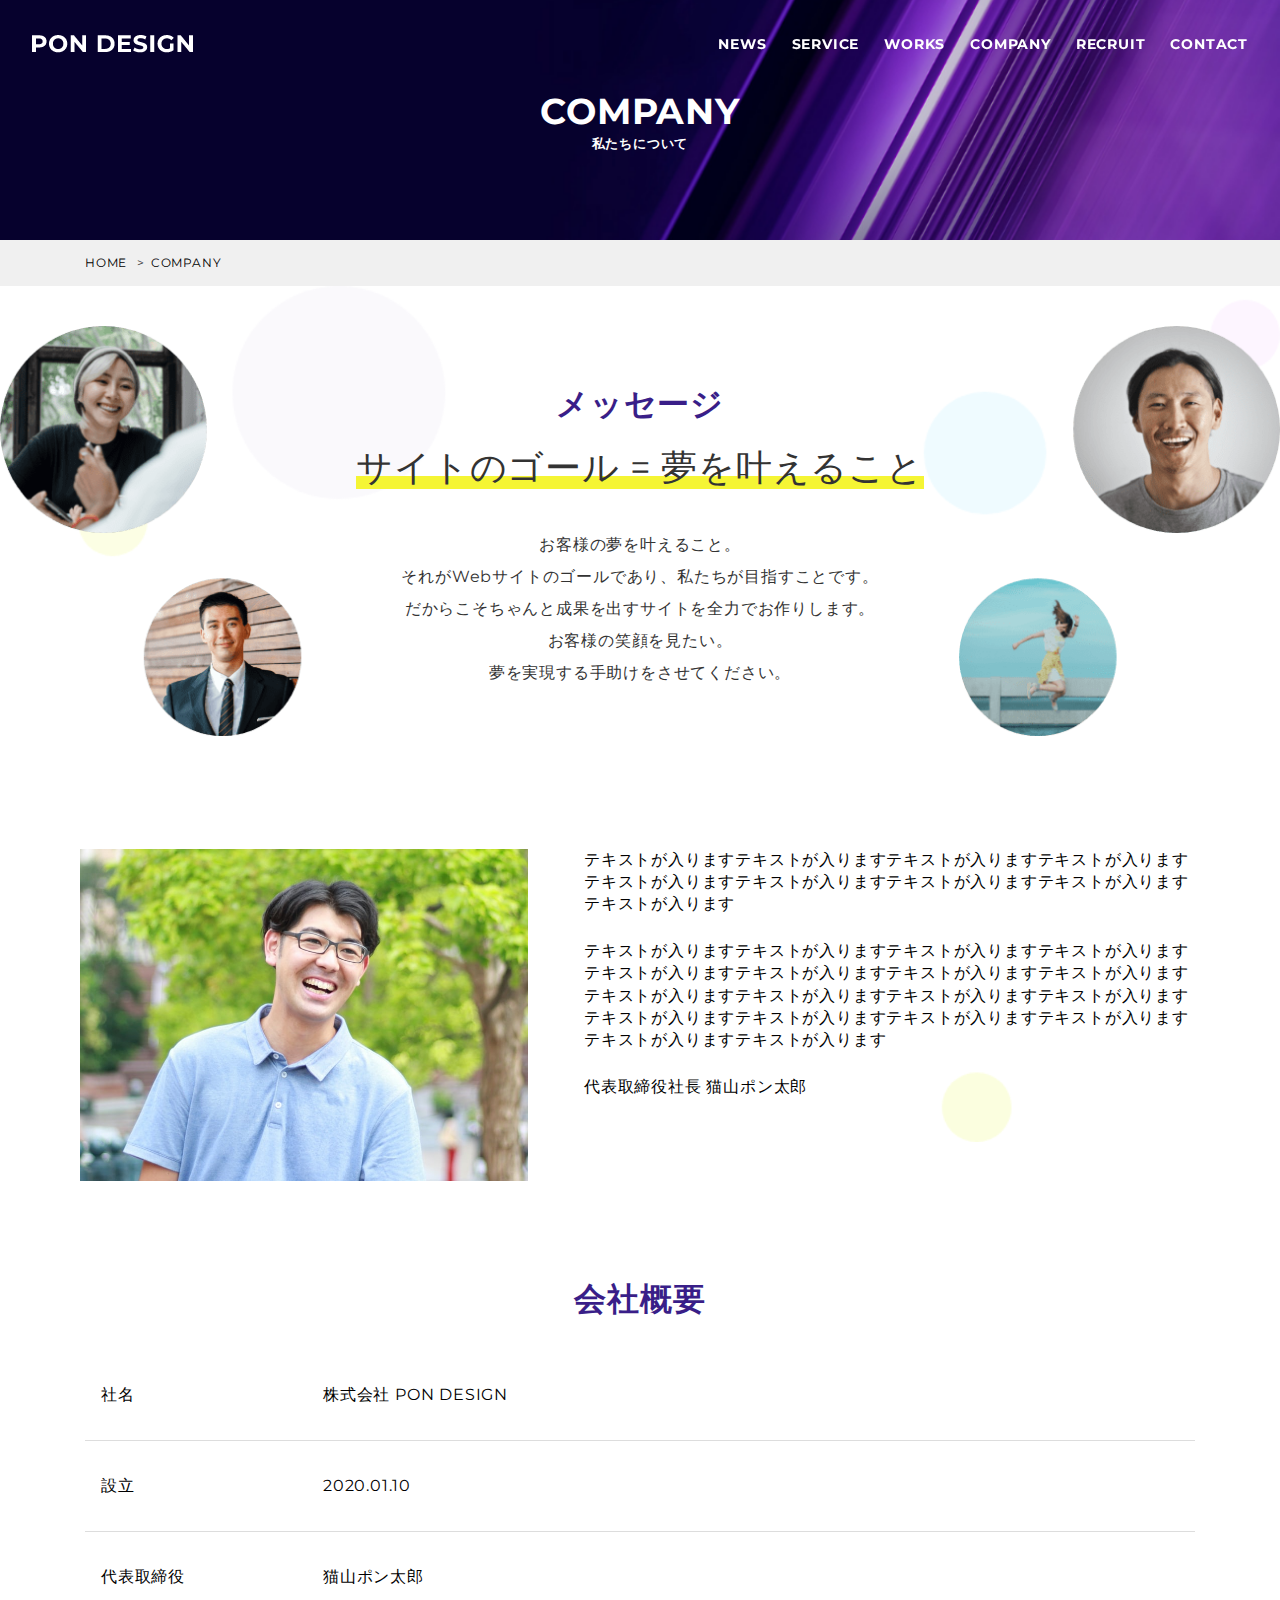
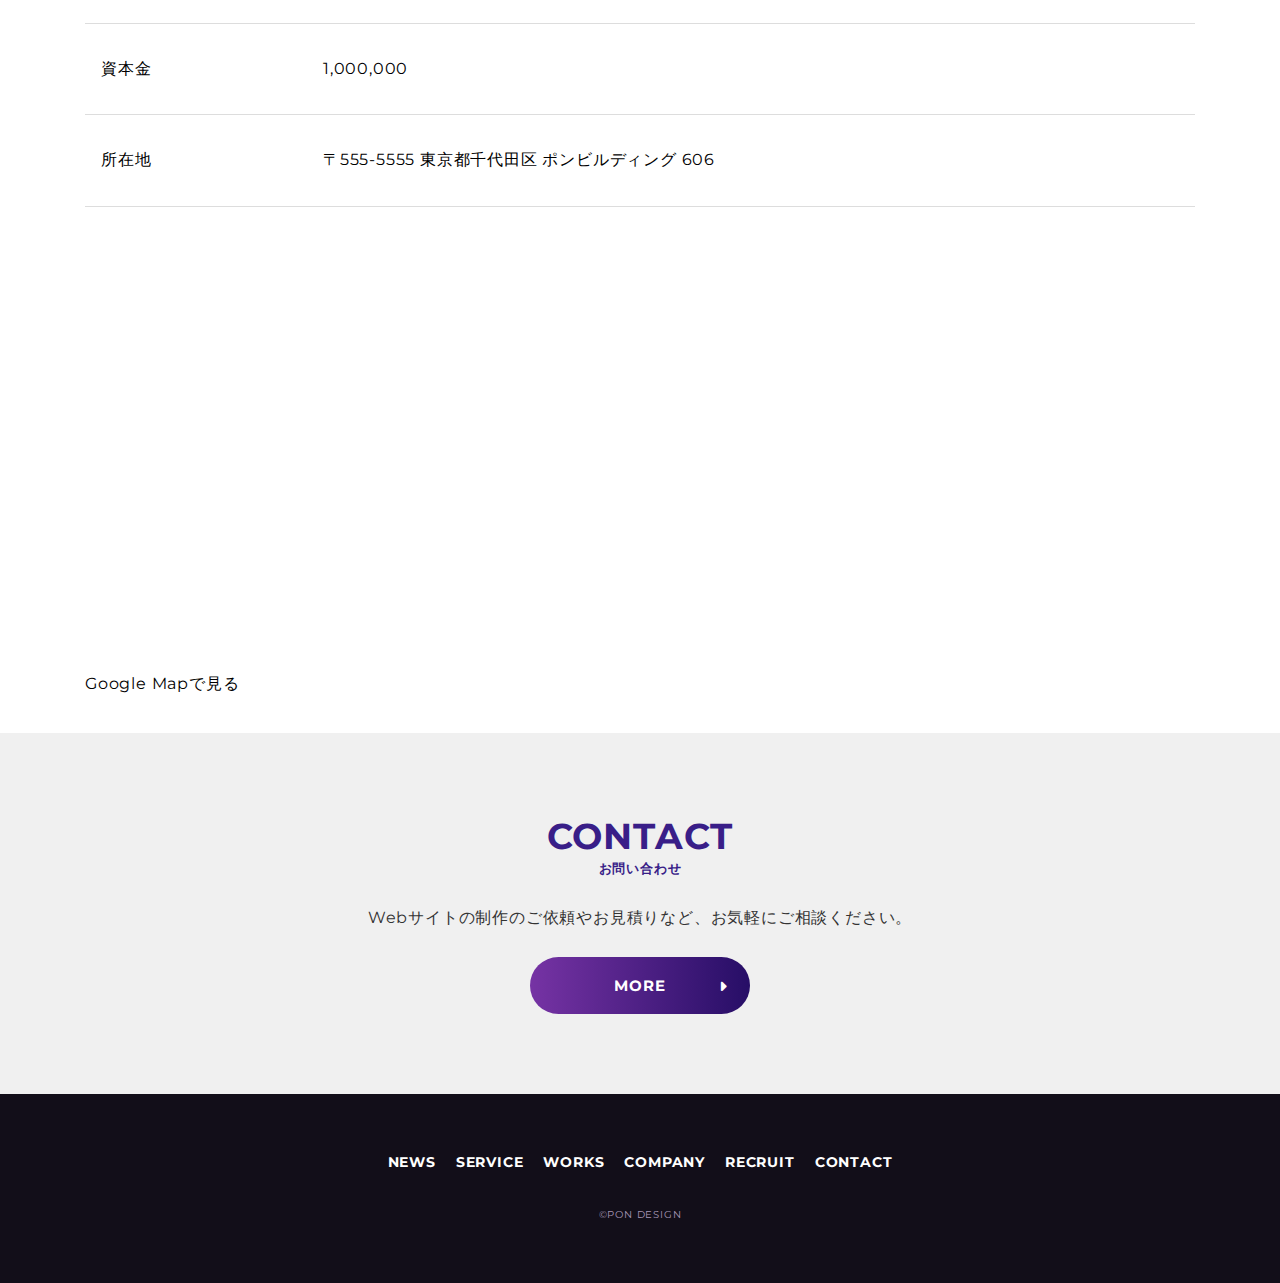
==== company.html @ af7cb287 "companyページのPC画面作成" ====
<!DOCTYPE html>
<html lang="ja">
<head>
    <meta charset="UTF-8">
    <meta http-equiv="X-UA-Compatible" content="IE=edge">
    <meta name="viewport" content="width=device-width, initial-scale=1.0">
    <link rel="preconnect" href="https://fonts.googleapis.com">
    <link rel="preconnect" href="https://fonts.gstatic.com" crossorigin>
    <link href="https://fonts.googleapis.com/css2?family=Montserrat:wght@400;600&display=swap" rel="stylesheet">
    <link rel="stylesheet" href="https://cdnjs.cloudflare.com/ajax/libs/font-awesome/6.2.0/css/all.min.css">
    <link rel="stylesheet" href="css/desyle.css">
    <link rel="stylesheet" href="css/main.css">
    <title>Company</title>
</head>
<body>
    <header class="l-header">
        <h1 class="l-header__logo">
            <a href="index.html">
                <img src="img/header-logo.png" alt="ヘッダーロゴ">
            </a>
        </h1>
        <nav class="p-header-nav">
            <ul class="p-header-nav__list">
                <li><a class="p-header-nav__link" href="news.html">NEWS</a></li>
                <li><a class="p-header-nav__link" href="#">SERVICE</a></li>
                <li><a class="p-header-nav__link" href="works.html">WORKS</a></li>
                <li><a class="p-header-nav__link" href="company.html">COMPANY</a></li>
                <li><a class="p-header-nav__link" href="recruit.html">RECRUIT</a></li>
                <li><a class="p-header-nav__link" href="contact.hmlt">CONTACT</a></li>
            </ul>
        </nav>
        <div class="c-btn__menu">
            <span></span>
            <span></span>
            <span></span>
        </div>
    </header>

    <div class="p-sub-hero">
        <div class="p-sub-hero__inner">
            <div class="p-sub-hero__heading">
                <h2 class="c-heading__primary c-heading__primary--white">
                    COMPANY
                    <span class="c-heading__sub">私たちについて</span>
                </h2>
            </div>
        </div>
    </div>

    <main>
        <div class="p-breadcrumb">
            <div class="l-inner">
                <ol class="p-breadcrumb__list" itemscope itemtype="https://schema.org/BreadcrumbList">
                    <!-- 1つめ -->
                    <li class="p-breadcrumb__item" itemprop="itemListElement" itemscope
                    itemtype="https://schema.org/ListItem">
                        <a itemprop="item" href="index.html">
                            <span itemprop="name">HOME</span>
                        </a>
                        <meta itemprop="position" content="1" />
                    </li>
                
                    <!-- 2つめ -->
                    <li class="p-breadcrumb__item" itemprop="itemListElement" itemscope
                    itemtype="https://schema.org/ListItem">
                        <a itemprop="item" href="service.html">
                            <span itemprop="name">COMPANY</span>
                        </a>
                    <meta itemprop="position" content="2" />
                    </li>
                </ol>
            </div>
        </div>
        <div class="p-company-inner p-company-message-inner l-inner">
            <h3 class="p-company-message__heading c-subpage__heading">
                メッセージ
            </h3>
            <div class="p-company-message__body">
                <div class="p-message">
                    <div class="p-message__heading">
                        <span class="p-message__underline"> サイトのゴール = 
                        <br class="u-sp-only">
                        夢を叶えること</span>
                    </div>
                    <div class="p-message__text">
                        お客様の夢を叶えること。</br>
                        それがWebサイトのゴールであり、<br class="u-sp-only">私たちが目指すことです。</br>
                        だからこそちゃんと成果を出すサイトを<br class="u-sp-only">全力でお作りします。</br>
                        お客様の笑顔を見たい。</br>
                        夢を実現する手助けをさせてください。
                    </div>
                </div>
            </div>
            <div class="p-company-ceo">
                <div class="p-company-ceo__inner">
                    <div class="p-company-ceo__pic">
                        <img src="img/ceo.jpg" alt="社長">
                    </div>
                    <div class="p-company-ceo__text">
                        <p>テキストが入りますテキストが入りますテキストが入りますテキストが入りますテキストが入りますテキストが入りますテキストが入りますテキストが入りますテキストが入ります</p>
                        <p>テキストが入りますテキストが入りますテキストが入りますテキストが入りますテキストが入りますテキストが入りますテキストが入りますテキストが入りますテキストが入りますテキストが入りますテキストが入りますテキストが入りますテキストが入りますテキストが入りますテキストが入りますテキストが入りますテキストが入りますテキストが入ります
                        </p>
                        <p>代表取締役社長 猫山ポン太郎</p>
                    </div>
                </div>
            </div>
        </div>

        <div class="p-company-info">
            <div class="l-inner">
                <h3 class="p-company-info__heading c-subpage__heading">会社概要</h3>
                <dl class="p-company-info__table">
                    <dt>社名</dt>
                    <dd>株式会社 PON DESIGN</dd>
                    <dt>設立</dt>
                    <dd>2020.01.10</dd>
                    <dt>代表取締役</dt>
                    <dd>猫山ポン太郎</dd>
                    <dt>資本金</dt>
                    <dd>1,000,000</dd>
                    <dt>所在地</dt>
                    <dd>〒555-5555 東京都千代田区 ポンビルディング 606</dd>
                </dl>
                <div class="p-company-info__map">
                    <iframe src="https://www.google.com/maps/embed?pb=!1m18!1m12!1m3!1d25924.778135016004!2d139.73886959952515!3d35.686917289173365!2m3!1f0!2f0!3f0!3m2!1i1024!2i768!4f13.1!3m3!1m2!1s0x60188c0c0b13f54d%3A0xb630953beee48188!2z5p2x5Lqs6YO95Y2D5Luj55Sw5Yy6!5e0!3m2!1sja!2sjp!4v1665132822673!5m2!1sja!2sjp" width="100%" height="400px" style="border:0;" allowfullscreen="" loading="lazy" referrerpolicy="no-referrer-when-downgrade"></iframe>
                    <a href="https://goo.gl/maps/No8uhdTZRPPGUwBW9">Google Mapで見る</a>
                </div>
            </div>
        </div>
        <section class="p-contact l-section">
            <div class="p-contact-inner l-inner">
                <div class="p-contact__heading">
                    <div class="c-heading__primary">CONTACT
                        <span class="c-heading__sub">お問い合わせ</span>
                    </div>
                </div>
                <div class="p-contact__body">
                    <span class="p-contact__message">Webサイトの制作のご依頼やお見積りなど、<br class="u-sp-only">お気軽にご相談ください。</span>
                </div>
                <div class="p-contact__link">
                    <a class="c-btn" href="">MORE</a>
                </div>
            </div>
        </section>
    </main>

    <footer class="l-footer">
        <nav class="p-footer-nav l-inner">
            <ul class="p-footer-nav__list">
                <li><a class="p-footer-nav__link" href="news.html">NEWS</a></li>
                <li><a class="p-footer-nav__link" href="service.html">SERVICE</a></li>
                <li><a class="p-footer-nav__link" href="works.html">WORKS</a></li>
                <li><a class="p-footer-nav__link" href="company.html">COMPANY</a></li>
                <li><a class="p-footer-nav__link" href="recruit.html">RECRUIT</a></li>
                <li><a class="p-footer-nav__link" href="contact.html">CONTACT</a></li>
            </ul>
        </nav>
        <div class="c-copywrite__link">
            <a class="c-copywrite" href=".">&copy;PON DESIGN</a>
        </div>
    </footer>

<script src="https://code.jquery.com/jquery-3.6.1.min.js" integrity="sha256-o88AwQnZB+VDvE9tvIXrMQaPlFFSUTR+nldQm1LuPXQ=" crossorigin="anonymous"></script>
<script src="js/main.js"></script>
</body>
</html>
---- css/desyle.css ----
/*! destyle.css v3.0.2 | MIT License | https://github.com/nicolas-cusan/destyle.css */

/* Reset box-model and set borders */
/* ============================================ */

*,
::before,
::after {
  box-sizing: border-box;
  border-style: solid;
  border-width: 0;
}

/* Document */
/* ============================================ */

/**
 * 1. Correct the line height in all browsers.
 * 2. Prevent adjustments of font size after orientation changes in iOS.
 * 3. Remove gray overlay on links for iOS.
 */

html {
  line-height: 1.15; /* 1 */
  -webkit-text-size-adjust: 100%; /* 2 */
  -webkit-tap-highlight-color: transparent; /* 3*/
}

/* Sections */
/* ============================================ */

/**
 * Remove the margin in all browsers.
 */

body {
  margin: 0;
}

/**
 * Render the `main` element consistently in IE.
 */

main {
  display: block;
}

/* Vertical rhythm */
/* ============================================ */

p,
table,
blockquote,
address,
pre,
iframe,
form,
figure,
dl {
  margin: 0;
}

/* Headings */
/* ============================================ */

h1,
h2,
h3,
h4,
h5,
h6 {
  font-size: inherit;
  font-weight: inherit;
  margin: 0;
}

/* Lists (enumeration) */
/* ============================================ */

ul,
ol {
  margin: 0;
  padding: 0;
  list-style: none;
}

/* Lists (definition) */
/* ============================================ */

dt {
  font-weight: bold;
}

dd {
  margin-left: 0;
}

/* Grouping content */
/* ============================================ */

/**
 * 1. Add the correct box sizing in Firefox.
 * 2. Show the overflow in Edge and IE.
 */

hr {
  box-sizing: content-box; /* 1 */
  height: 0; /* 1 */
  overflow: visible; /* 2 */
  border-top-width: 1px;
  margin: 0;
  clear: both;
  color: inherit;
}

/**
 * 1. Correct the inheritance and scaling of font size in all browsers.
 * 2. Correct the odd `em` font sizing in all browsers.
 */

pre {
  font-family: monospace, monospace; /* 1 */
  font-size: inherit; /* 2 */
}

address {
  font-style: inherit;
}

/* Text-level semantics */
/* ============================================ */

/**
 * Remove the gray background on active links in IE 10.
 */

a {
  background-color: transparent;
  text-decoration: none;
  color: inherit;
}

/**
 * 1. Remove the bottom border in Chrome 57-
 * 2. Add the correct text decoration in Chrome, Edge, IE, Opera, and Safari.
 */

abbr[title] {
  text-decoration: underline dotted; /* 2 */
}

/**
 * Add the correct font weight in Chrome, Edge, and Safari.
 */

b,
strong {
  font-weight: bolder;
}

/**
 * 1. Correct the inheritance and scaling of font size in all browsers.
 * 2. Correct the odd `em` font sizing in all browsers.
 */

code,
kbd,
samp {
  font-family: monospace, monospace; /* 1 */
  font-size: inherit; /* 2 */
}

/**
 * Add the correct font size in all browsers.
 */

small {
  font-size: 80%;
}

/**
 * Prevent `sub` and `sup` elements from affecting the line height in
 * all browsers.
 */

sub,
sup {
  font-size: 75%;
  line-height: 0;
  position: relative;
  vertical-align: baseline;
}

sub {
  bottom: -0.25em;
}

sup {
  top: -0.5em;
}

/* Replaced content */
/* ============================================ */

/**
 * Prevent vertical alignment issues.
 */

svg,
img,
embed,
object,
iframe {
  vertical-align: bottom;
}

/* Forms */
/* ============================================ */

/**
 * Reset form fields to make them styleable.
 * 1. Make form elements stylable across systems iOS especially.
 * 2. Inherit text-transform from parent.
 */

button,
input,
optgroup,
select,
textarea {
  -webkit-appearance: none; /* 1 */
  appearance: none;
  vertical-align: middle;
  color: inherit;
  font: inherit;
  background: transparent;
  padding: 0;
  margin: 0;
  border-radius: 0;
  text-align: inherit;
  text-transform: inherit; /* 2 */
}

/**
 * Reset radio and checkbox appearance to preserve their look in iOS.
 */

[type="checkbox"] {
  -webkit-appearance: checkbox;
  appearance: checkbox;
}

[type="radio"] {
  -webkit-appearance: radio;
  appearance: radio;
}

/**
 * Correct cursors for clickable elements.
 */

button,
[type="button"],
[type="reset"],
[type="submit"] {
  cursor: pointer;
}

button:disabled,
[type="button"]:disabled,
[type="reset"]:disabled,
[type="submit"]:disabled {
  cursor: default;
}

/**
 * Improve outlines for Firefox and unify style with input elements & buttons.
 */

:-moz-focusring {
  outline: auto;
}

select:disabled {
  opacity: inherit;
}

/**
 * Remove padding
 */

option {
  padding: 0;
}

/**
 * Reset to invisible
 */

fieldset {
  margin: 0;
  padding: 0;
  min-width: 0;
}

legend {
  padding: 0;
}

/**
 * Add the correct vertical alignment in Chrome, Firefox, and Opera.
 */

progress {
  vertical-align: baseline;
}

/**
 * Remove the default vertical scrollbar in IE 10+.
 */

textarea {
  overflow: auto;
}

/**
 * Correct the cursor style of increment and decrement buttons in Chrome.
 */

[type="number"]::-webkit-inner-spin-button,
[type="number"]::-webkit-outer-spin-button {
  height: auto;
}

/**
 * 1. Correct the outline style in Safari.
 */

[type="search"] {
  outline-offset: -2px; /* 1 */
}

/**
 * Remove the inner padding in Chrome and Safari on macOS.
 */

[type="search"]::-webkit-search-decoration {
  -webkit-appearance: none;
}

/**
 * 1. Correct the inability to style clickable types in iOS and Safari.
 * 2. Fix font inheritance.
 */

::-webkit-file-upload-button {
  -webkit-appearance: button; /* 1 */
  font: inherit; /* 2 */
}

/**
 * Clickable labels
 */

label[for] {
  cursor: pointer;
}

/* Interactive */
/* ============================================ */

/*
 * Add the correct display in Edge, IE 10+, and Firefox.
 */

details {
  display: block;
}

/*
 * Add the correct display in all browsers.
 */

summary {
  display: list-item;
}

/*
 * Remove outline for editable content.
 */

[contenteditable]:focus {
  outline: auto;
}

/* Tables */
/* ============================================ */

/**
1. Correct table border color inheritance in all Chrome and Safari.
*/

table {
  border-color: inherit; /* 1 */
  border-collapse: collapse;
}

caption {
  text-align: left;
}

td,
th {
  vertical-align: top;
  padding: 0;
}

th {
  text-align: left;
  font-weight: bold;
}
---- css/main.css ----
body{font-family:"Montserrat",Arial,"Hiragino Kaku Gothic ProN","Hiragino Sans",Meiryo,sans-serif;letter-spacing:.05em}img{width:100%}@-webkit-keyframes scrollDownLine{0%{-webkit-transform:scale(1, 0);transform:scale(1, 0);-webkit-transform-origin:0 0;transform-origin:0 0}50%{-webkit-transform:scale(1, 1);transform:scale(1, 1);-webkit-transform-origin:0 0;transform-origin:0 0}50.1%{-webkit-transform:scale(1, 1);transform:scale(1, 1);-webkit-transform-origin:0 100%;transform-origin:0 100%}100%{-webkit-transform:scale(1, 0);transform:scale(1, 0);-webkit-transform-origin:0 100%;transform-origin:0 100%}}@keyframes scrollDownLine{0%{-webkit-transform:scale(1, 0);transform:scale(1, 0);-webkit-transform-origin:0 0;transform-origin:0 0}50%{-webkit-transform:scale(1, 1);transform:scale(1, 1);-webkit-transform-origin:0 0;transform-origin:0 0}50.1%{-webkit-transform:scale(1, 1);transform:scale(1, 1);-webkit-transform-origin:0 100%;transform-origin:0 100%}100%{-webkit-transform:scale(1, 0);transform:scale(1, 0);-webkit-transform-origin:0 100%;transform-origin:0 100%}}.l-header{display:-webkit-box;display:-ms-flexbox;display:flex;-webkit-box-pack:justify;-ms-flex-pack:justify;justify-content:space-between;position:fixed;top:0;width:100%;height:88px;padding:0 32px;color:#fff;-webkit-box-align:center;-ms-flex-align:center;align-items:center;background-color:none;-webkit-transition:all .3s;transition:all .3s;z-index:10}.l-header.change-color{background-color:#21054d;height:64px}.l-section{padding:70px 0}@media(max-width: 768px){.l-section{padding:40px 0}}.l-inner{max-width:1140px;padding:0 15px;margin:0 auto}@media(max-width: 768px){.l-inner{min-width:375px;padding:0 20px}}.l-footer{background-color:#120e19;color:#fff;padding:60px 0;text-align:center}.c-btn{display:inline-block;position:relative;width:220px;font-size:15px;font-weight:bold;color:#fff;text-align:center;line-height:1.4;padding:18px 0;border-radius:50px;background-image:-webkit-gradient(linear, left top, right top, from(#7633a4), color-stop(51%, #250d65), to(#7633a4));background-image:linear-gradient(to right, #7633a4 0%, #250d65 51%, #7633a4 100%);-webkit-transition:all .3s;transition:all .3s;background-size:200% auto}.c-btn::after{position:absolute;top:50%;right:1.5em;font-family:"Font Awesome 6 Free";font-weight:900;content:"";-webkit-transition:all .3s;transition:all .3s;-webkit-transform:translateY(-50%);transform:translateY(-50%)}.c-btn:hover{background-position:right center}.c-btn:hover::after{right:1.2em}.c-btn--transparent{background:none;border:1px solid #fff}.c-btn--transparent:hover{opacity:.8}.c-btn__menu{display:none;width:44px;height:44px;position:relative;background:none;cursor:pointer}@media(max-width: 768px){.c-btn__menu{display:block}}.c-btn__menu span{display:inline-block;-webkit-transition:all .4s;transition:all .4s;position:absolute;left:14px;height:2px;border-radius:4px;background:#fff;width:45%}.c-btn__menu span:nth-of-type(1){top:12px}.c-btn__menu span:nth-of-type(2){top:21px}.c-btn__menu span:nth-of-type(3){top:30px}.c-btn__menu.is-active span:nth-of-type(1){top:14px;left:18px;-webkit-transform:translateY(6px) rotate(-45deg);transform:translateY(6px) rotate(-45deg);width:50%}.c-btn__menu.is-active span:nth-of-type(2){display:none}.c-btn__menu.is-active span:nth-of-type(3){top:26px;left:18px;-webkit-transform:translateY(-6px) rotate(45deg);transform:translateY(-6px) rotate(45deg);width:50%}.c-heading__primary{font-size:36px;font-weight:bold;color:#391e88;line-height:1.3;text-align:center}.c-heading__primary--white{color:#fff}.c-heading__sub{display:block;font-size:13px}.c-heading__sub--left{text-align:left}.c-subpage__heading{font-size:32px;text-align:center;font-weight:bold;color:#391e88}.c-copywrite__link{margin-top:24px}.c-copywrite{color:#a798b7;font-size:10px;-webkit-transition:opacity .3s;transition:opacity .3s}.c-copywrite:hover{opacity:.8}.p-header-nav__list{font-weight:bold;display:-webkit-box;display:-ms-flexbox;display:flex;-webkit-box-pack:justify;-ms-flex-pack:justify;justify-content:space-between;-webkit-transition:border .3s;transition:border .3s}.p-header-nav__list li+li{margin-left:25px}@media(max-width: 768px){.p-header-nav__list{-webkit-box-orient:vertical;-webkit-box-direction:normal;-ms-flex-direction:column;flex-direction:column;text-align:center;width:100%}.p-header-nav__list li+li{margin:20px 0 0px 0}}.p-header-nav__link{font-size:14px;position:relative;z-index:1}@media(max-width: 768px){.p-header-nav__link{font-size:16px}}.p-header-nav__link::after{content:"";position:absolute;left:0;bottom:-6px;width:0%;height:2px;background-color:#fff;z-index:-1;-webkit-transition:all .3s;transition:all .3s;border-radius:1px}.p-header-nav__link:hover::after{width:100%}@media(max-width: 768px){.p-header-nav__link:hover::after{width:0}}@media(max-width: 768px){.p-header-nav{visibility:hidden;opacity:0;position:fixed;top:0;left:0;bottom:0;right:0;display:-webkit-box;display:-ms-flexbox;display:flex;-webkit-box-align:center;-ms-flex-align:center;align-items:center;-webkit-box-pack:center;-ms-flex-pack:center;justify-content:center;background-image:linear-gradient(135deg, #7633a4, #250d65);-webkit-transition:opacity .2s;transition:opacity .2s}.p-header-nav.is-show{visibility:visible;opacity:1}}.p-hero{height:100vh;background-image:url("../img/mainvisual.png");display:-webkit-box;display:-ms-flexbox;display:flex;-webkit-box-align:center;-ms-flex-align:center;align-items:center;-webkit-box-pack:center;-ms-flex-pack:center;justify-content:center;background-repeat:no-repeat;background-size:cover;background-position:center center}.p-hero__inner{color:#fff;text-align:center}@media(max-width: 768px){.p-hero__inner{padding:0 32px;text-align:left}}.p-hero__title{font-size:72px;font-weight:bold;line-height:1.2}@media(max-width: 768px){.p-hero__title{font-size:40px}}.p-hero__subtitle{font-size:24px;letter-spacing:.1em;margin-top:16px}@media(max-width: 768px){.p-hero__subtitle{font-size:16px}}.p-hero__link{margin-top:48px}@media(max-width: 768px){.p-hero__link{margin-top:24px}}.p-hero__scroll{color:#fff;font-size:12px;position:absolute;padding:10px 10px 90px;right:20px;bottom:0;z-index:0;font-weight:bold;letter-spacing:.2em;writing-mode:vertical-rl;-webkit-writing-mode:vertical-rl;-ms-writing-mode:vertical-rl}.p-hero__scroll::after{position:absolute;bottom:0;width:1px;height:80px;left:50%;background:#fff;content:"";-webkit-animation:scrollDownLine 1.5s infinite;animation:scrollDownLine 1.5s infinite}.p-sub-hero{height:240px;background-image:url("../img/mainvisual.png");background-repeat:no-repeat;background-size:cover;background-position:center center}.p-sub-hero__inner{height:100%;display:-webkit-box;display:-ms-flexbox;display:flex;-webkit-box-pack:center;-ms-flex-pack:center;justify-content:center;-webkit-box-align:center;-ms-flex-align:center;align-items:center}.p-sub-hero__heading{text-align:center}.p-news{display:-webkit-box;display:-ms-flexbox;display:flex;-webkit-box-pack:center;-ms-flex-pack:center;justify-content:center}@media(max-width: 768px){.p-news{-webkit-box-orient:vertical;-webkit-box-direction:normal;-ms-flex-direction:column;flex-direction:column}}.p-news-list-inner{max-width:780px}.p-news__heading{margin-right:50px}.p-news-list{font-size:15px;color:#333}@media(max-width: 768px){.p-news-list{margin:0 auto;margin-top:32px;max-width:500px;padding:0 20px}}.p-news-list li{display:-webkit-box;display:-ms-flexbox;display:flex;-webkit-box-align:start;-ms-flex-align:start;align-items:flex-start}@media(max-width: 768px){.p-news-list li{display:block}}.p-news-list li+li{margin-top:16px}@media(max-width: 768px){.p-news-list li+li{margin-top:36px}}.p-news-list__heading{display:-webkit-box;display:-ms-flexbox;display:flex}.p-news-list__category{margin-left:20px;width:80px;font-size:10px;padding:3px 0;display:inline-block;background-color:#f0f0f0;font-weight:bold;text-align:center;border-radius:8px}.p-news-list__text{display:inline-block;margin-left:20px}@media(max-width: 768px){.p-news-list__text{margin-left:0;margin-top:10px}}.p-news-list__text:hover{text-decoration:underline;-webkit-text-decoration-color:#333;text-decoration-color:#333;text-decoration-thickness:.5px}.p-service__heading{margin-bottom:32px}.p-service__body{margin-bottom:32px}.p-service__link{text-align:center}.p-service-card-wrap{display:grid;grid-template-columns:repeat(3, 1fr);gap:32px}@media(max-width: 768px){.p-service-card-wrap{display:block}}.p-service-card{color:#333}@media(max-width: 768px){.p-service-card:not(:nth-child(1)){margin-top:40px}}.p-service-card__img{aspect-ratio:3/2}.p-service-card__img img{height:100%;-o-object-fit:cover;object-fit:cover}.p-service-card__title{text-align:center;font-size:18px;font-weight:bold;margin-top:24px}.p-service-card__text{margin-top:16px;text-align:left;font-size:14px;line-height:1.7}.p-works-inner{max-width:1300px;background-image:-webkit-gradient(linear, left top, right top, color-stop(40%, #fff), color-stop(40%, #f0f0f0));background-image:linear-gradient(to right, #fff 40%, #f0f0f0 40%);display:-webkit-box;display:-ms-flexbox;display:flex;padding:60px 20px;-webkit-box-align:center;-ms-flex-align:center;align-items:center}@media(max-width: 768px){.p-works-inner{display:block;padding:0 20px 60px;background-image:-webkit-gradient(linear, left top, left bottom, color-stop(30%, #fff), color-stop(30%, #f0f0f0));background-image:linear-gradient(to bottom, #fff 30%, #f0f0f0 30%)}}.p-works__slider-wrap{width:60%;margin-right:20px}@media(max-width: 768px){.p-works__slider-wrap{width:100%;margin-right:0}}.p-works{padding:60px 0 40px 0}@media(max-width: 768px){.p-works{padding:0}}.p-works__desc{-webkit-box-flex:1;-ms-flex:1;flex:1;text-align:center}@media(max-width: 768px){.p-works__desc{margin-top:40px}}.p-works__body{margin-top:28px}.p-works__text{color:#333;font-size:15px;line-height:1.7}.p-works__link{margin-top:24px}.p-company{padding:0;text-align:center}.p-company-inner{padding:100px 0;max-width:1300px;margin:0 auto;background-image:url("../img/bg-face.png"),url("../img/bg-circle.png");background-position:center center,center center;background-repeat:no-repeat;background-size:contain}@media(max-width: 768px){.p-company-inner{background-image:url("../img/bg-circle.png")}}.p-company__body,.p-company__link{margin-top:32px}.p-company-message-inner{background-position:center 40px,center top}.p-company-message__heading{margin-bottom:24px}.p-company-ceo{margin-top:160px}.p-company-ceo__inner{display:-webkit-box;display:-ms-flexbox;display:flex;-webkit-box-pack:justify;-ms-flex-pack:justify;justify-content:space-between;padding:0 80px}.p-company-ceo__pic{width:40%}.p-company-ceo__text{width:55%}.p-company-ceo__text>p{margin-bottom:24px;line-height:1.4}.p-company-info__table{display:-webkit-box;display:-ms-flexbox;display:flex;-ms-flex-wrap:wrap;flex-wrap:wrap;margin-top:32px}.p-company-info__table>dt{width:20%;font-weight:normal;padding:36px 0 36px 16px;border-bottom:1px solid #ddd}.p-company-info__table>dd{width:80%;padding:36px 0 36px 16px;border-bottom:1px solid #ddd}.p-company-info__map{margin-top:60px}.p-company-info__map>a{display:inline-block;margin-top:8px}.p-company-info__map>a:hover{border-bottom:1px solid #333}.p-message{text-align:center;color:#333}.p-message__heading{font-size:36px}@media(max-width: 768px){.p-message__heading{font-size:32px;line-height:1.5}}.p-message__underline{padding:0;background:-webkit-gradient(linear, left top, left bottom, color-stop(70%, transparent), color-stop(0%, #f5f534));background:linear-gradient(transparent 70%, #f5f534 0%);margin:0}.p-message__text{margin-top:40px;line-height:2}@media(max-width: 768px){.p-recruit-inner{padding:0}}.p-recruit__flex-wrap{display:-webkit-box;display:-ms-flexbox;display:flex}@media(max-width: 768px){.p-recruit__flex-wrap{-webkit-box-orient:vertical;-webkit-box-direction:reverse;-ms-flex-direction:column-reverse;flex-direction:column-reverse}}.p-recruit__desc{padding:70px 0;width:45%;text-align:center;background-color:#f0f0f0}@media(max-width: 768px){.p-recruit__desc{width:100%}}.p-recruit__body{margin-top:28px;font-size:15px;color:#333}@media(max-width: 768px){.p-recruit__body{margin-top:32px}}.p-recruit__img img{height:100%;-o-object-fit:cover;object-fit:cover}.p-recruit__link{margin-top:30px}@media(max-width: 768px){.p-recruit__link{margin-top:24px}}.p-contact{margin-top:40px;padding:0;background-color:#f0f0f0;text-align:center}@media(max-width: 768px){.p-contact{margin-top:0}}.p-contact-inner{padding:80px 0}.p-contact__body{margin-top:32px;color:#333}.p-contact__link{margin-top:30px}.p-footer-nav__list{display:-webkit-box;display:-ms-flexbox;display:flex;-webkit-box-pack:center;-ms-flex-pack:center;justify-content:center;font-size:14px;font-weight:bold;margin:0 auto;-ms-flex-wrap:wrap;flex-wrap:wrap}@media(max-width: 768px){.p-footer-nav__list{font-size:12px;-webkit-box-pack:start;-ms-flex-pack:start;justify-content:flex-start;margin-bottom:-10px}}.p-footer-nav li{margin-bottom:10px}.p-footer-nav li+li{margin-left:20px}.p-footer-nav__link{-webkit-transition:opacity .3s;transition:opacity .3s}.p-footer-nav__link:hover{opacity:.8}.slick-dots{text-align:right}.slick-dots li{margin:0 3px}.slick-dots li.slick-active button:before{opacity:.75;color:#391e88}.slick-prev{left:20px;z-index:20}.slick-prev::before{font-family:"Font Awesome 6 Free";font-weight:900;content:"";font-size:28px;color:#391e88}.slick-next{right:20px;z-index:20}.slick-next::before{font-family:"Font Awesome 6 Free";font-weight:900;content:"";font-size:28px;color:#391e88}.slider{visibility:hidden}.slider.slick-initialized{visibility:visible}.slick-dots li{margin:0}.p-breadcrumb{background-color:#f0f0f0;padding:16px 0;font-size:12px;position:sticky;top:64px}.p-breadcrumb__list{display:-webkit-box;display:-ms-flexbox;display:flex}.p-breadcrumb__item{line-height:1.2}.p-breadcrumb__item:not(:last-child)::after{padding:0 .5em;content:">";color:#333}.p-pagination-wrap{margin-top:100px}.p-pagination{font-size:20px;display:-webkit-box;display:-ms-flexbox;display:flex;-webkit-box-pack:center;-ms-flex-pack:center;justify-content:center}.p-pagination__current,.p-pagination__link{font-weight:bold;display:-webkit-box;display:-ms-flexbox;display:flex;-webkit-box-align:center;-ms-flex-align:center;align-items:center;-webkit-box-pack:center;-ms-flex-pack:center;justify-content:center;width:45px;height:45px;border-radius:50%;margin:0 5px}.p-pagination__current{background-color:#f0f0f0;color:#391e88}.p-pagination__link{background-image:linear-gradient(135deg, #7633a4, #250d65);color:#f0f0f0}.p-pagination__link:hover{opacity:.85}.p-article-inner{max-width:750px}.p-article__title{font-size:32px}.p-article__info{display:-webkit-box;display:-ms-flexbox;display:flex;-webkit-box-align:center;-ms-flex-align:center;align-items:center;font-size:13px;margin-top:10px}.p-article__info .p-article__category{padding:3px 20px;background-color:#f0f0f0;margin-left:10px;border-radius:16px;font-weight:bold}.p-article__body{margin-top:28px}.p-article__body .p-article__caption{margin-top:32px}.p-article__body>p{line-height:1.6}.p-article__body>h3{margin:80px 0 24px;padding:8px 20px;font-size:24px;position:relative}.p-article__body>h3::before{position:absolute;content:"";top:0;left:0;bottom:0;width:6px;border-radius:3px;background-color:#391e88}.p-article__body>h4{font-size:18px;margin-bottom:20px}.p-article__body>p{margin-bottom:48px}.p-article__body>p:last-child{margin-bottom:0}.p-article__pager{margin-top:80px}.p-article-pager{color:#391e88;font-size:14px}.p-article-pager__list{border-top:1px solid #391e88;border-bottom:1px solid #391e88;padding:16px 0;display:-webkit-box;display:-ms-flexbox;display:flex}.p-article-pager__item{width:50%;padding:8px 20px;display:-webkit-box;display:-ms-flexbox;display:flex;-webkit-box-align:center;-ms-flex-align:center;align-items:center;position:relative}.p-article-pager__item:not(:last-child){border-right:1px solid #391e88}.p-article-pager__news-list{margin-top:16px;text-align:center}.p-service-list{margin-bottom:60px;display:-webkit-box;display:-ms-flexbox;display:flex}@media(max-width: 768px){.p-service-list{-webkit-box-orient:vertical;-webkit-box-direction:normal;-ms-flex-direction:column;flex-direction:column}}.p-service-list:last-child{margin-bottom:0}.p-service-list__img{width:40%}@media(max-width: 768px){.p-service-list__img{width:100%}}.p-service-list__text{margin-left:50px;-webkit-box-flex:1;-ms-flex:1;flex:1}@media(max-width: 768px){.p-service-list__text{margin-left:0}}.p-service-list__heading{font-size:24px;font-weight:bold}@media(max-width: 768px){.p-service-list__heading{text-align:center;margin-top:24px}}.p-service-list__detail{margin-top:24px;line-height:1.6}.u-sp-only{display:none}@media(max-width: 768px){.u-sp-only{display:block}}.u-heading--left-sp{text-align:left}@media(max-width: 768px){.u-heading--left-sp{text-align:center}}/*# sourceMappingURL=main.css.map */
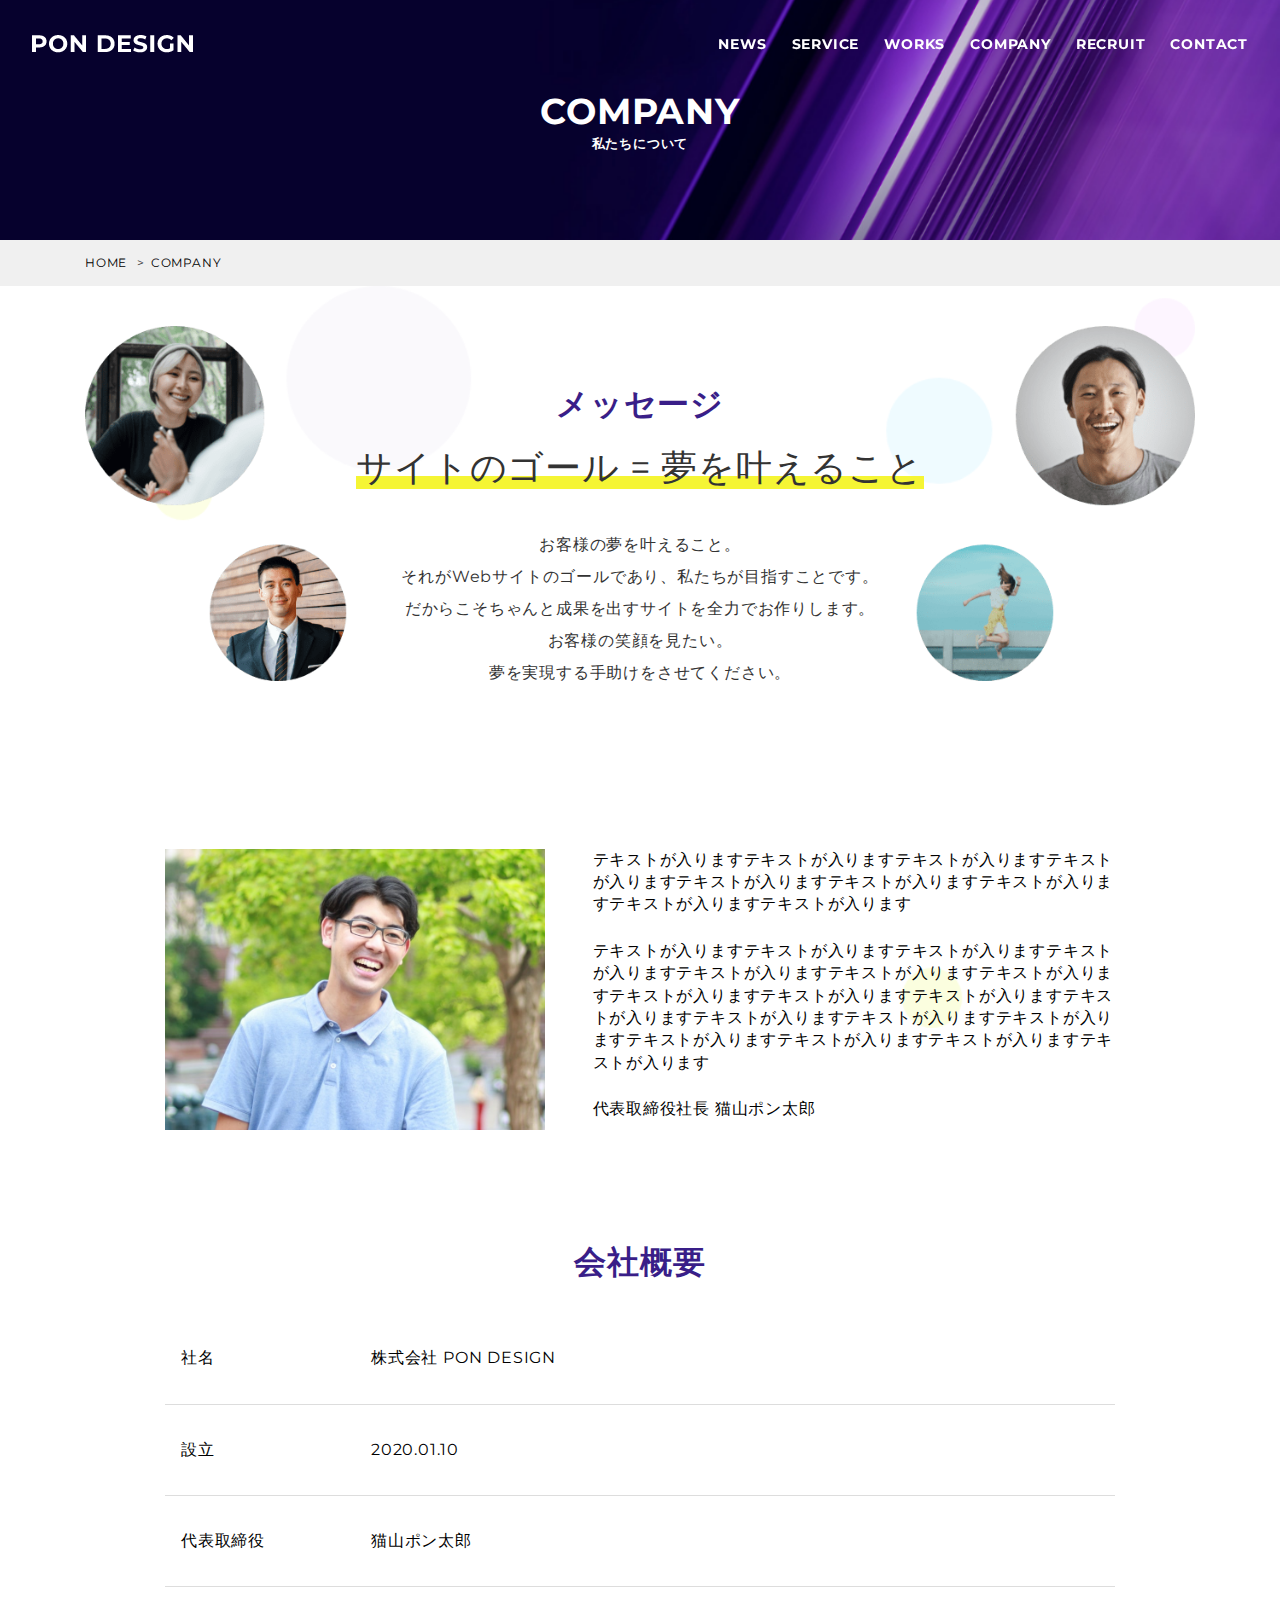
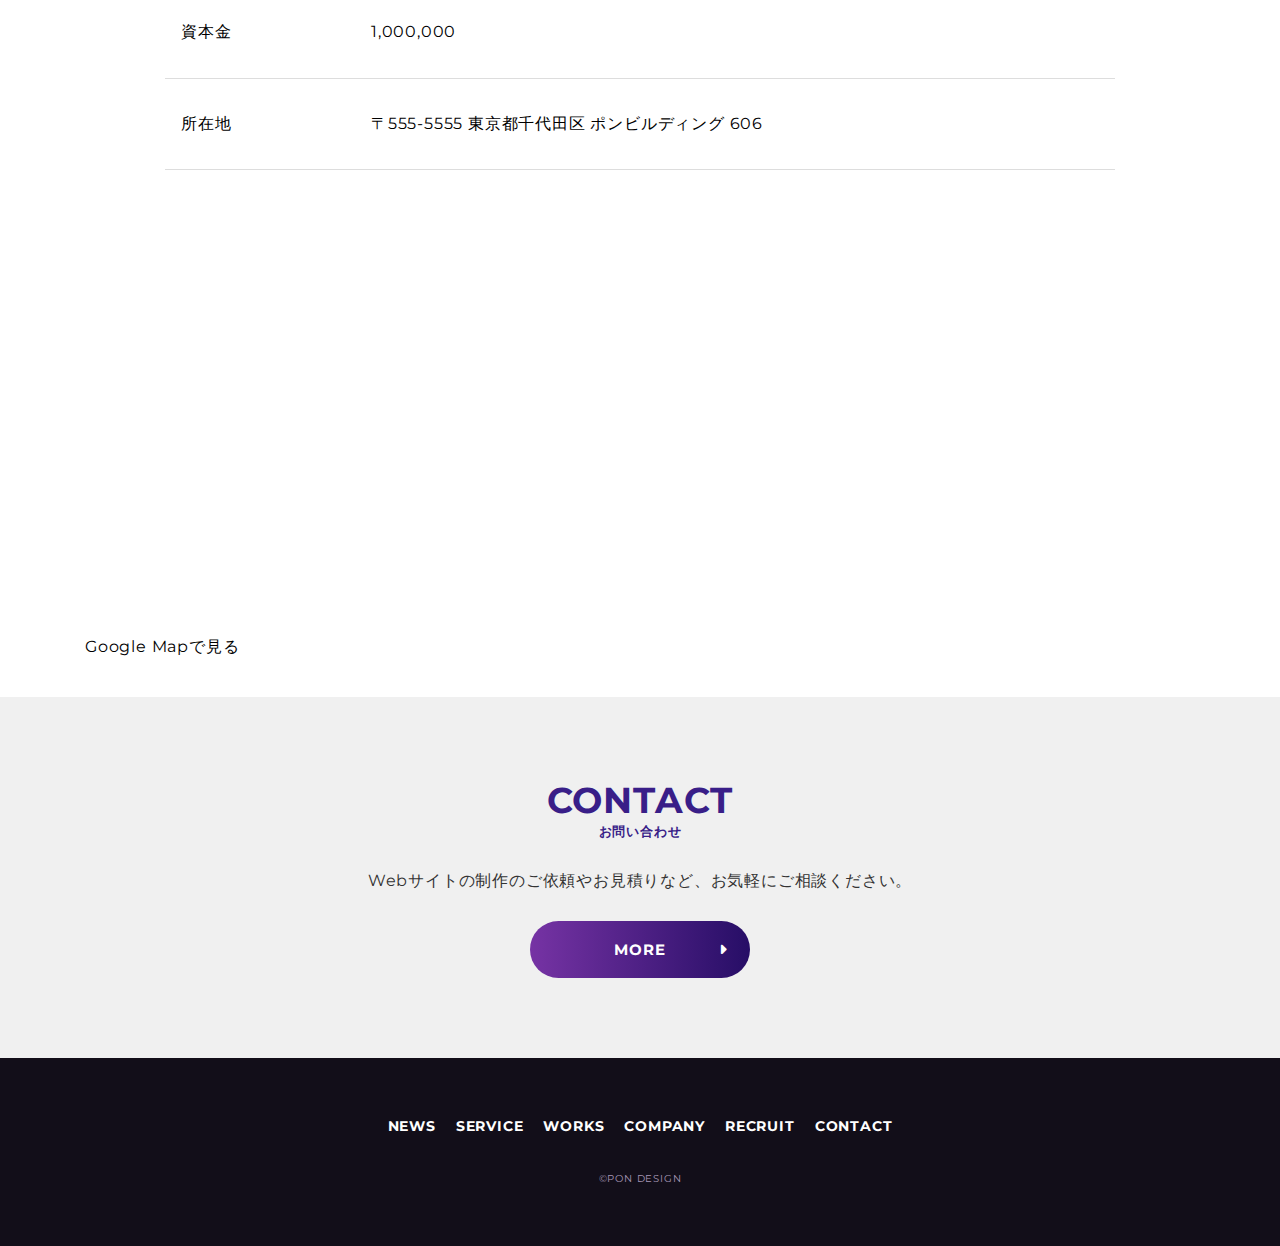
==== commit 341e9ed5: "companyページのスマホ画面作成" ====
--- a/company.html
+++ b/company.html
@@ -71,41 +71,42 @@
                 </ol>
             </div>
         </div>
-        <div class="p-company-inner p-company-message-inner l-inner">
-            <h3 class="p-company-message__heading c-subpage__heading">
-                メッセージ
-            </h3>
-            <div class="p-company-message__body">
-                <div class="p-message">
-                    <div class="p-message__heading">
-                        <span class="p-message__underline"> サイトのゴール = 
-                        <br class="u-sp-only">
-                        夢を叶えること</span>
+        <div class="l-inner">
+            <div class="p-company-inner p-company-message-inner">
+                <h3 class="p-company-message__heading c-subpage__heading">
+                    メッセージ
+                </h3>
+                <div class="p-company-message__body">
+                    <div class="p-message">
+                        <div class="p-message__heading">
+                            <span class="p-message__underline"> サイトのゴール = 
+                                <br class="u-sp-only">
+                                夢を叶えること</span>
+                        </div>
+                        <div class="p-message__text">
+                            お客様の夢を叶えること。</br>
+                            それがWebサイトのゴールであり、<br class="u-sp-only">私たちが目指すことです。</br>
+                            だからこそちゃんと成果を出すサイトを<br class="u-sp-only">全力でお作りします。</br>
+                            お客様の笑顔を見たい。</br>
+                            夢を実現する手助けをさせてください。
+                        </div>
                     </div>
-                    <div class="p-message__text">
-                        お客様の夢を叶えること。</br>
-                        それがWebサイトのゴールであり、<br class="u-sp-only">私たちが目指すことです。</br>
-                        だからこそちゃんと成果を出すサイトを<br class="u-sp-only">全力でお作りします。</br>
-                        お客様の笑顔を見たい。</br>
-                        夢を実現する手助けをさせてください。
-                    </div>
-                </div>
-            </div>
-            <div class="p-company-ceo">
-                <div class="p-company-ceo__inner">
-                    <div class="p-company-ceo__pic">
-                        <img src="img/ceo.jpg" alt="社長">
-                    </div>
-                    <div class="p-company-ceo__text">
-                        <p>テキストが入りますテキストが入りますテキストが入りますテキストが入りますテキストが入りますテキストが入りますテキストが入りますテキストが入りますテキストが入ります</p>
-                        <p>テキストが入りますテキストが入りますテキストが入りますテキストが入りますテキストが入りますテキストが入りますテキストが入りますテキストが入りますテキストが入りますテキストが入りますテキストが入りますテキストが入りますテキストが入りますテキストが入りますテキストが入りますテキストが入りますテキストが入りますテキストが入ります
-                        </p>
-                        <p>代表取締役社長 猫山ポン太郎</p>
+                    <div class="p-company-ceo">
+                        <div class="p-company-ceo__inner">
+                            <div class="p-company-ceo__pic">
+                                <img src="img/ceo.jpg" alt="社長">
+                            </div>
+                            <div class="p-company-ceo__text">
+                                <p>テキストが入りますテキストが入りますテキストが入りますテキストが入りますテキストが入りますテキストが入りますテキストが入りますテキストが入りますテキストが入ります</p>
+                                <p>テキストが入りますテキストが入りますテキストが入りますテキストが入りますテキストが入りますテキストが入りますテキストが入りますテキストが入りますテキストが入りますテキストが入りますテキストが入りますテキストが入りますテキストが入りますテキストが入りますテキストが入りますテキストが入りますテキストが入りますテキストが入ります
+                                </p>
+                                <p>代表取締役社長 猫山ポン太郎</p>
+                            </div>
+                        </div>
                     </div>
                 </div>
             </div>
         </div>
-
         <div class="p-company-info">
             <div class="l-inner">
                 <h3 class="p-company-info__heading c-subpage__heading">会社概要</h3>
--- a/css/main.css
+++ b/css/main.css
@@ -1 +1 @@
-body{font-family:"Montserrat",Arial,"Hiragino Kaku Gothic ProN","Hiragino Sans",Meiryo,sans-serif;letter-spacing:.05em}img{width:100%}@-webkit-keyframes scrollDownLine{0%{-webkit-transform:scale(1, 0);transform:scale(1, 0);-webkit-transform-origin:0 0;transform-origin:0 0}50%{-webkit-transform:scale(1, 1);transform:scale(1, 1);-webkit-transform-origin:0 0;transform-origin:0 0}50.1%{-webkit-transform:scale(1, 1);transform:scale(1, 1);-webkit-transform-origin:0 100%;transform-origin:0 100%}100%{-webkit-transform:scale(1, 0);transform:scale(1, 0);-webkit-transform-origin:0 100%;transform-origin:0 100%}}@keyframes scrollDownLine{0%{-webkit-transform:scale(1, 0);transform:scale(1, 0);-webkit-transform-origin:0 0;transform-origin:0 0}50%{-webkit-transform:scale(1, 1);transform:scale(1, 1);-webkit-transform-origin:0 0;transform-origin:0 0}50.1%{-webkit-transform:scale(1, 1);transform:scale(1, 1);-webkit-transform-origin:0 100%;transform-origin:0 100%}100%{-webkit-transform:scale(1, 0);transform:scale(1, 0);-webkit-transform-origin:0 100%;transform-origin:0 100%}}.l-header{display:-webkit-box;display:-ms-flexbox;display:flex;-webkit-box-pack:justify;-ms-flex-pack:justify;justify-content:space-between;position:fixed;top:0;width:100%;height:88px;padding:0 32px;color:#fff;-webkit-box-align:center;-ms-flex-align:center;align-items:center;background-color:none;-webkit-transition:all .3s;transition:all .3s;z-index:10}.l-header.change-color{background-color:#21054d;height:64px}.l-section{padding:70px 0}@media(max-width: 768px){.l-section{padding:40px 0}}.l-inner{max-width:1140px;padding:0 15px;margin:0 auto}@media(max-width: 768px){.l-inner{min-width:375px;padding:0 20px}}.l-footer{background-color:#120e19;color:#fff;padding:60px 0;text-align:center}.c-btn{display:inline-block;position:relative;width:220px;font-size:15px;font-weight:bold;color:#fff;text-align:center;line-height:1.4;padding:18px 0;border-radius:50px;background-image:-webkit-gradient(linear, left top, right top, from(#7633a4), color-stop(51%, #250d65), to(#7633a4));background-image:linear-gradient(to right, #7633a4 0%, #250d65 51%, #7633a4 100%);-webkit-transition:all .3s;transition:all .3s;background-size:200% auto}.c-btn::after{position:absolute;top:50%;right:1.5em;font-family:"Font Awesome 6 Free";font-weight:900;content:"";-webkit-transition:all .3s;transition:all .3s;-webkit-transform:translateY(-50%);transform:translateY(-50%)}.c-btn:hover{background-position:right center}.c-btn:hover::after{right:1.2em}.c-btn--transparent{background:none;border:1px solid #fff}.c-btn--transparent:hover{opacity:.8}.c-btn__menu{display:none;width:44px;height:44px;position:relative;background:none;cursor:pointer}@media(max-width: 768px){.c-btn__menu{display:block}}.c-btn__menu span{display:inline-block;-webkit-transition:all .4s;transition:all .4s;position:absolute;left:14px;height:2px;border-radius:4px;background:#fff;width:45%}.c-btn__menu span:nth-of-type(1){top:12px}.c-btn__menu span:nth-of-type(2){top:21px}.c-btn__menu span:nth-of-type(3){top:30px}.c-btn__menu.is-active span:nth-of-type(1){top:14px;left:18px;-webkit-transform:translateY(6px) rotate(-45deg);transform:translateY(6px) rotate(-45deg);width:50%}.c-btn__menu.is-active span:nth-of-type(2){display:none}.c-btn__menu.is-active span:nth-of-type(3){top:26px;left:18px;-webkit-transform:translateY(-6px) rotate(45deg);transform:translateY(-6px) rotate(45deg);width:50%}.c-heading__primary{font-size:36px;font-weight:bold;color:#391e88;line-height:1.3;text-align:center}.c-heading__primary--white{color:#fff}.c-heading__sub{display:block;font-size:13px}.c-heading__sub--left{text-align:left}.c-subpage__heading{font-size:32px;text-align:center;font-weight:bold;color:#391e88}.c-copywrite__link{margin-top:24px}.c-copywrite{color:#a798b7;font-size:10px;-webkit-transition:opacity .3s;transition:opacity .3s}.c-copywrite:hover{opacity:.8}.p-header-nav__list{font-weight:bold;display:-webkit-box;display:-ms-flexbox;display:flex;-webkit-box-pack:justify;-ms-flex-pack:justify;justify-content:space-between;-webkit-transition:border .3s;transition:border .3s}.p-header-nav__list li+li{margin-left:25px}@media(max-width: 768px){.p-header-nav__list{-webkit-box-orient:vertical;-webkit-box-direction:normal;-ms-flex-direction:column;flex-direction:column;text-align:center;width:100%}.p-header-nav__list li+li{margin:20px 0 0px 0}}.p-header-nav__link{font-size:14px;position:relative;z-index:1}@media(max-width: 768px){.p-header-nav__link{font-size:16px}}.p-header-nav__link::after{content:"";position:absolute;left:0;bottom:-6px;width:0%;height:2px;background-color:#fff;z-index:-1;-webkit-transition:all .3s;transition:all .3s;border-radius:1px}.p-header-nav__link:hover::after{width:100%}@media(max-width: 768px){.p-header-nav__link:hover::after{width:0}}@media(max-width: 768px){.p-header-nav{visibility:hidden;opacity:0;position:fixed;top:0;left:0;bottom:0;right:0;display:-webkit-box;display:-ms-flexbox;display:flex;-webkit-box-align:center;-ms-flex-align:center;align-items:center;-webkit-box-pack:center;-ms-flex-pack:center;justify-content:center;background-image:linear-gradient(135deg, #7633a4, #250d65);-webkit-transition:opacity .2s;transition:opacity .2s}.p-header-nav.is-show{visibility:visible;opacity:1}}.p-hero{height:100vh;background-image:url("../img/mainvisual.png");display:-webkit-box;display:-ms-flexbox;display:flex;-webkit-box-align:center;-ms-flex-align:center;align-items:center;-webkit-box-pack:center;-ms-flex-pack:center;justify-content:center;background-repeat:no-repeat;background-size:cover;background-position:center center}.p-hero__inner{color:#fff;text-align:center}@media(max-width: 768px){.p-hero__inner{padding:0 32px;text-align:left}}.p-hero__title{font-size:72px;font-weight:bold;line-height:1.2}@media(max-width: 768px){.p-hero__title{font-size:40px}}.p-hero__subtitle{font-size:24px;letter-spacing:.1em;margin-top:16px}@media(max-width: 768px){.p-hero__subtitle{font-size:16px}}.p-hero__link{margin-top:48px}@media(max-width: 768px){.p-hero__link{margin-top:24px}}.p-hero__scroll{color:#fff;font-size:12px;position:absolute;padding:10px 10px 90px;right:20px;bottom:0;z-index:0;font-weight:bold;letter-spacing:.2em;writing-mode:vertical-rl;-webkit-writing-mode:vertical-rl;-ms-writing-mode:vertical-rl}.p-hero__scroll::after{position:absolute;bottom:0;width:1px;height:80px;left:50%;background:#fff;content:"";-webkit-animation:scrollDownLine 1.5s infinite;animation:scrollDownLine 1.5s infinite}.p-sub-hero{height:240px;background-image:url("../img/mainvisual.png");background-repeat:no-repeat;background-size:cover;background-position:center center}.p-sub-hero__inner{height:100%;display:-webkit-box;display:-ms-flexbox;display:flex;-webkit-box-pack:center;-ms-flex-pack:center;justify-content:center;-webkit-box-align:center;-ms-flex-align:center;align-items:center}.p-sub-hero__heading{text-align:center}.p-news{display:-webkit-box;display:-ms-flexbox;display:flex;-webkit-box-pack:center;-ms-flex-pack:center;justify-content:center}@media(max-width: 768px){.p-news{-webkit-box-orient:vertical;-webkit-box-direction:normal;-ms-flex-direction:column;flex-direction:column}}.p-news-list-inner{max-width:780px}.p-news__heading{margin-right:50px}.p-news-list{font-size:15px;color:#333}@media(max-width: 768px){.p-news-list{margin:0 auto;margin-top:32px;max-width:500px;padding:0 20px}}.p-news-list li{display:-webkit-box;display:-ms-flexbox;display:flex;-webkit-box-align:start;-ms-flex-align:start;align-items:flex-start}@media(max-width: 768px){.p-news-list li{display:block}}.p-news-list li+li{margin-top:16px}@media(max-width: 768px){.p-news-list li+li{margin-top:36px}}.p-news-list__heading{display:-webkit-box;display:-ms-flexbox;display:flex}.p-news-list__category{margin-left:20px;width:80px;font-size:10px;padding:3px 0;display:inline-block;background-color:#f0f0f0;font-weight:bold;text-align:center;border-radius:8px}.p-news-list__text{display:inline-block;margin-left:20px}@media(max-width: 768px){.p-news-list__text{margin-left:0;margin-top:10px}}.p-news-list__text:hover{text-decoration:underline;-webkit-text-decoration-color:#333;text-decoration-color:#333;text-decoration-thickness:.5px}.p-service__heading{margin-bottom:32px}.p-service__body{margin-bottom:32px}.p-service__link{text-align:center}.p-service-card-wrap{display:grid;grid-template-columns:repeat(3, 1fr);gap:32px}@media(max-width: 768px){.p-service-card-wrap{display:block}}.p-service-card{color:#333}@media(max-width: 768px){.p-service-card:not(:nth-child(1)){margin-top:40px}}.p-service-card__img{aspect-ratio:3/2}.p-service-card__img img{height:100%;-o-object-fit:cover;object-fit:cover}.p-service-card__title{text-align:center;font-size:18px;font-weight:bold;margin-top:24px}.p-service-card__text{margin-top:16px;text-align:left;font-size:14px;line-height:1.7}.p-works-inner{max-width:1300px;background-image:-webkit-gradient(linear, left top, right top, color-stop(40%, #fff), color-stop(40%, #f0f0f0));background-image:linear-gradient(to right, #fff 40%, #f0f0f0 40%);display:-webkit-box;display:-ms-flexbox;display:flex;padding:60px 20px;-webkit-box-align:center;-ms-flex-align:center;align-items:center}@media(max-width: 768px){.p-works-inner{display:block;padding:0 20px 60px;background-image:-webkit-gradient(linear, left top, left bottom, color-stop(30%, #fff), color-stop(30%, #f0f0f0));background-image:linear-gradient(to bottom, #fff 30%, #f0f0f0 30%)}}.p-works__slider-wrap{width:60%;margin-right:20px}@media(max-width: 768px){.p-works__slider-wrap{width:100%;margin-right:0}}.p-works{padding:60px 0 40px 0}@media(max-width: 768px){.p-works{padding:0}}.p-works__desc{-webkit-box-flex:1;-ms-flex:1;flex:1;text-align:center}@media(max-width: 768px){.p-works__desc{margin-top:40px}}.p-works__body{margin-top:28px}.p-works__text{color:#333;font-size:15px;line-height:1.7}.p-works__link{margin-top:24px}.p-company{padding:0;text-align:center}.p-company-inner{padding:100px 0;max-width:1300px;margin:0 auto;background-image:url("../img/bg-face.png"),url("../img/bg-circle.png");background-position:center center,center center;background-repeat:no-repeat;background-size:contain}@media(max-width: 768px){.p-company-inner{background-image:url("../img/bg-circle.png")}}.p-company__body,.p-company__link{margin-top:32px}.p-company-message-inner{background-position:center 40px,center top}.p-company-message__heading{margin-bottom:24px}.p-company-ceo{margin-top:160px}.p-company-ceo__inner{display:-webkit-box;display:-ms-flexbox;display:flex;-webkit-box-pack:justify;-ms-flex-pack:justify;justify-content:space-between;padding:0 80px}.p-company-ceo__pic{width:40%}.p-company-ceo__text{width:55%}.p-company-ceo__text>p{margin-bottom:24px;line-height:1.4}.p-company-info__table{display:-webkit-box;display:-ms-flexbox;display:flex;-ms-flex-wrap:wrap;flex-wrap:wrap;margin-top:32px}.p-company-info__table>dt{width:20%;font-weight:normal;padding:36px 0 36px 16px;border-bottom:1px solid #ddd}.p-company-info__table>dd{width:80%;padding:36px 0 36px 16px;border-bottom:1px solid #ddd}.p-company-info__map{margin-top:60px}.p-company-info__map>a{display:inline-block;margin-top:8px}.p-company-info__map>a:hover{border-bottom:1px solid #333}.p-message{text-align:center;color:#333}.p-message__heading{font-size:36px}@media(max-width: 768px){.p-message__heading{font-size:32px;line-height:1.5}}.p-message__underline{padding:0;background:-webkit-gradient(linear, left top, left bottom, color-stop(70%, transparent), color-stop(0%, #f5f534));background:linear-gradient(transparent 70%, #f5f534 0%);margin:0}.p-message__text{margin-top:40px;line-height:2}@media(max-width: 768px){.p-recruit-inner{padding:0}}.p-recruit__flex-wrap{display:-webkit-box;display:-ms-flexbox;display:flex}@media(max-width: 768px){.p-recruit__flex-wrap{-webkit-box-orient:vertical;-webkit-box-direction:reverse;-ms-flex-direction:column-reverse;flex-direction:column-reverse}}.p-recruit__desc{padding:70px 0;width:45%;text-align:center;background-color:#f0f0f0}@media(max-width: 768px){.p-recruit__desc{width:100%}}.p-recruit__body{margin-top:28px;font-size:15px;color:#333}@media(max-width: 768px){.p-recruit__body{margin-top:32px}}.p-recruit__img img{height:100%;-o-object-fit:cover;object-fit:cover}.p-recruit__link{margin-top:30px}@media(max-width: 768px){.p-recruit__link{margin-top:24px}}.p-contact{margin-top:40px;padding:0;background-color:#f0f0f0;text-align:center}@media(max-width: 768px){.p-contact{margin-top:0}}.p-contact-inner{padding:80px 0}.p-contact__body{margin-top:32px;color:#333}.p-contact__link{margin-top:30px}.p-footer-nav__list{display:-webkit-box;display:-ms-flexbox;display:flex;-webkit-box-pack:center;-ms-flex-pack:center;justify-content:center;font-size:14px;font-weight:bold;margin:0 auto;-ms-flex-wrap:wrap;flex-wrap:wrap}@media(max-width: 768px){.p-footer-nav__list{font-size:12px;-webkit-box-pack:start;-ms-flex-pack:start;justify-content:flex-start;margin-bottom:-10px}}.p-footer-nav li{margin-bottom:10px}.p-footer-nav li+li{margin-left:20px}.p-footer-nav__link{-webkit-transition:opacity .3s;transition:opacity .3s}.p-footer-nav__link:hover{opacity:.8}.slick-dots{text-align:right}.slick-dots li{margin:0 3px}.slick-dots li.slick-active button:before{opacity:.75;color:#391e88}.slick-prev{left:20px;z-index:20}.slick-prev::before{font-family:"Font Awesome 6 Free";font-weight:900;content:"";font-size:28px;color:#391e88}.slick-next{right:20px;z-index:20}.slick-next::before{font-family:"Font Awesome 6 Free";font-weight:900;content:"";font-size:28px;color:#391e88}.slider{visibility:hidden}.slider.slick-initialized{visibility:visible}.slick-dots li{margin:0}.p-breadcrumb{background-color:#f0f0f0;padding:16px 0;font-size:12px;position:sticky;top:64px}.p-breadcrumb__list{display:-webkit-box;display:-ms-flexbox;display:flex}.p-breadcrumb__item{line-height:1.2}.p-breadcrumb__item:not(:last-child)::after{padding:0 .5em;content:">";color:#333}.p-pagination-wrap{margin-top:100px}.p-pagination{font-size:20px;display:-webkit-box;display:-ms-flexbox;display:flex;-webkit-box-pack:center;-ms-flex-pack:center;justify-content:center}.p-pagination__current,.p-pagination__link{font-weight:bold;display:-webkit-box;display:-ms-flexbox;display:flex;-webkit-box-align:center;-ms-flex-align:center;align-items:center;-webkit-box-pack:center;-ms-flex-pack:center;justify-content:center;width:45px;height:45px;border-radius:50%;margin:0 5px}.p-pagination__current{background-color:#f0f0f0;color:#391e88}.p-pagination__link{background-image:linear-gradient(135deg, #7633a4, #250d65);color:#f0f0f0}.p-pagination__link:hover{opacity:.85}.p-article-inner{max-width:750px}.p-article__title{font-size:32px}.p-article__info{display:-webkit-box;display:-ms-flexbox;display:flex;-webkit-box-align:center;-ms-flex-align:center;align-items:center;font-size:13px;margin-top:10px}.p-article__info .p-article__category{padding:3px 20px;background-color:#f0f0f0;margin-left:10px;border-radius:16px;font-weight:bold}.p-article__body{margin-top:28px}.p-article__body .p-article__caption{margin-top:32px}.p-article__body>p{line-height:1.6}.p-article__body>h3{margin:80px 0 24px;padding:8px 20px;font-size:24px;position:relative}.p-article__body>h3::before{position:absolute;content:"";top:0;left:0;bottom:0;width:6px;border-radius:3px;background-color:#391e88}.p-article__body>h4{font-size:18px;margin-bottom:20px}.p-article__body>p{margin-bottom:48px}.p-article__body>p:last-child{margin-bottom:0}.p-article__pager{margin-top:80px}.p-article-pager{color:#391e88;font-size:14px}.p-article-pager__list{border-top:1px solid #391e88;border-bottom:1px solid #391e88;padding:16px 0;display:-webkit-box;display:-ms-flexbox;display:flex}.p-article-pager__item{width:50%;padding:8px 20px;display:-webkit-box;display:-ms-flexbox;display:flex;-webkit-box-align:center;-ms-flex-align:center;align-items:center;position:relative}.p-article-pager__item:not(:last-child){border-right:1px solid #391e88}.p-article-pager__news-list{margin-top:16px;text-align:center}.p-service-list{margin-bottom:60px;display:-webkit-box;display:-ms-flexbox;display:flex}@media(max-width: 768px){.p-service-list{-webkit-box-orient:vertical;-webkit-box-direction:normal;-ms-flex-direction:column;flex-direction:column}}.p-service-list:last-child{margin-bottom:0}.p-service-list__img{width:40%}@media(max-width: 768px){.p-service-list__img{width:100%}}.p-service-list__text{margin-left:50px;-webkit-box-flex:1;-ms-flex:1;flex:1}@media(max-width: 768px){.p-service-list__text{margin-left:0}}.p-service-list__heading{font-size:24px;font-weight:bold}@media(max-width: 768px){.p-service-list__heading{text-align:center;margin-top:24px}}.p-service-list__detail{margin-top:24px;line-height:1.6}.u-sp-only{display:none}@media(max-width: 768px){.u-sp-only{display:block}}.u-heading--left-sp{text-align:left}@media(max-width: 768px){.u-heading--left-sp{text-align:center}}/*# sourceMappingURL=main.css.map */+body{font-family:"Montserrat",Arial,"Hiragino Kaku Gothic ProN","Hiragino Sans",Meiryo,sans-serif;letter-spacing:.05em}img{width:100%}@-webkit-keyframes scrollDownLine{0%{-webkit-transform:scale(1, 0);transform:scale(1, 0);-webkit-transform-origin:0 0;transform-origin:0 0}50%{-webkit-transform:scale(1, 1);transform:scale(1, 1);-webkit-transform-origin:0 0;transform-origin:0 0}50.1%{-webkit-transform:scale(1, 1);transform:scale(1, 1);-webkit-transform-origin:0 100%;transform-origin:0 100%}100%{-webkit-transform:scale(1, 0);transform:scale(1, 0);-webkit-transform-origin:0 100%;transform-origin:0 100%}}@keyframes scrollDownLine{0%{-webkit-transform:scale(1, 0);transform:scale(1, 0);-webkit-transform-origin:0 0;transform-origin:0 0}50%{-webkit-transform:scale(1, 1);transform:scale(1, 1);-webkit-transform-origin:0 0;transform-origin:0 0}50.1%{-webkit-transform:scale(1, 1);transform:scale(1, 1);-webkit-transform-origin:0 100%;transform-origin:0 100%}100%{-webkit-transform:scale(1, 0);transform:scale(1, 0);-webkit-transform-origin:0 100%;transform-origin:0 100%}}.l-header{display:-webkit-box;display:-ms-flexbox;display:flex;-webkit-box-pack:justify;-ms-flex-pack:justify;justify-content:space-between;position:fixed;top:0;width:100%;height:88px;padding:0 32px;color:#fff;-webkit-box-align:center;-ms-flex-align:center;align-items:center;background-color:none;-webkit-transition:all .3s;transition:all .3s;z-index:10}.l-header.change-color{background-color:#21054d;height:64px}.l-section{padding:70px 0}@media(max-width: 768px){.l-section{padding:40px 0}}.l-inner{max-width:1140px;padding:0 15px;margin:0 auto}@media(max-width: 768px){.l-inner{min-width:375px;padding:0 20px}}.l-footer{background-color:#120e19;color:#fff;padding:60px 0;text-align:center}.c-btn{display:inline-block;position:relative;width:220px;font-size:15px;font-weight:bold;color:#fff;text-align:center;line-height:1.4;padding:18px 0;border-radius:50px;background-image:-webkit-gradient(linear, left top, right top, from(#7633a4), color-stop(51%, #250d65), to(#7633a4));background-image:linear-gradient(to right, #7633a4 0%, #250d65 51%, #7633a4 100%);-webkit-transition:all .3s;transition:all .3s;background-size:200% auto}.c-btn::after{position:absolute;top:50%;right:1.5em;font-family:"Font Awesome 6 Free";font-weight:900;content:"";-webkit-transition:all .3s;transition:all .3s;-webkit-transform:translateY(-50%);transform:translateY(-50%)}.c-btn:hover{background-position:right center}.c-btn:hover::after{right:1.2em}.c-btn--transparent{background:none;border:1px solid #fff}.c-btn--transparent:hover{opacity:.8}.c-btn__menu{display:none;width:44px;height:44px;position:relative;background:none;cursor:pointer}@media(max-width: 768px){.c-btn__menu{display:block}}.c-btn__menu span{display:inline-block;-webkit-transition:all .4s;transition:all .4s;position:absolute;left:14px;height:2px;border-radius:4px;background:#fff;width:45%}.c-btn__menu span:nth-of-type(1){top:12px}.c-btn__menu span:nth-of-type(2){top:21px}.c-btn__menu span:nth-of-type(3){top:30px}.c-btn__menu.is-active span:nth-of-type(1){top:14px;left:18px;-webkit-transform:translateY(6px) rotate(-45deg);transform:translateY(6px) rotate(-45deg);width:50%}.c-btn__menu.is-active span:nth-of-type(2){display:none}.c-btn__menu.is-active span:nth-of-type(3){top:26px;left:18px;-webkit-transform:translateY(-6px) rotate(45deg);transform:translateY(-6px) rotate(45deg);width:50%}.c-heading__primary{font-size:36px;font-weight:bold;color:#391e88;line-height:1.3;text-align:center}.c-heading__primary--white{color:#fff}.c-heading__sub{display:block;font-size:13px}.c-heading__sub--left{text-align:left}.c-subpage__heading{font-size:32px;text-align:center;font-weight:bold;color:#391e88}.c-copywrite__link{margin-top:24px}.c-copywrite{color:#a798b7;font-size:10px;-webkit-transition:opacity .3s;transition:opacity .3s}.c-copywrite:hover{opacity:.8}.p-header-nav__list{font-weight:bold;display:-webkit-box;display:-ms-flexbox;display:flex;-webkit-box-pack:justify;-ms-flex-pack:justify;justify-content:space-between;-webkit-transition:border .3s;transition:border .3s}.p-header-nav__list li+li{margin-left:25px}@media(max-width: 768px){.p-header-nav__list{-webkit-box-orient:vertical;-webkit-box-direction:normal;-ms-flex-direction:column;flex-direction:column;text-align:center;width:100%}.p-header-nav__list li+li{margin:20px 0 0px 0}}.p-header-nav__link{font-size:14px;position:relative;z-index:1}@media(max-width: 768px){.p-header-nav__link{font-size:16px}}.p-header-nav__link::after{content:"";position:absolute;left:0;bottom:-6px;width:0%;height:2px;background-color:#fff;z-index:-1;-webkit-transition:all .3s;transition:all .3s;border-radius:1px}.p-header-nav__link:hover::after{width:100%}@media(max-width: 768px){.p-header-nav__link:hover::after{width:0}}@media(max-width: 768px){.p-header-nav{visibility:hidden;opacity:0;position:fixed;top:0;left:0;bottom:0;right:0;display:-webkit-box;display:-ms-flexbox;display:flex;-webkit-box-align:center;-ms-flex-align:center;align-items:center;-webkit-box-pack:center;-ms-flex-pack:center;justify-content:center;background-image:linear-gradient(135deg, #7633a4, #250d65);-webkit-transition:opacity .2s;transition:opacity .2s}.p-header-nav.is-show{visibility:visible;opacity:1}}.p-hero{height:100vh;background-image:url("../img/mainvisual.png");display:-webkit-box;display:-ms-flexbox;display:flex;-webkit-box-align:center;-ms-flex-align:center;align-items:center;-webkit-box-pack:center;-ms-flex-pack:center;justify-content:center;background-repeat:no-repeat;background-size:cover;background-position:center center}.p-hero__inner{color:#fff;text-align:center}@media(max-width: 768px){.p-hero__inner{padding:0 32px;text-align:left}}.p-hero__title{font-size:72px;font-weight:bold;line-height:1.2}@media(max-width: 768px){.p-hero__title{font-size:40px}}.p-hero__subtitle{font-size:24px;letter-spacing:.1em;margin-top:16px}@media(max-width: 768px){.p-hero__subtitle{font-size:16px}}.p-hero__link{margin-top:48px}@media(max-width: 768px){.p-hero__link{margin-top:24px}}.p-hero__scroll{color:#fff;font-size:12px;position:absolute;padding:10px 10px 90px;right:20px;bottom:0;z-index:0;font-weight:bold;letter-spacing:.2em;writing-mode:vertical-rl;-webkit-writing-mode:vertical-rl;-ms-writing-mode:vertical-rl}.p-hero__scroll::after{position:absolute;bottom:0;width:1px;height:80px;left:50%;background:#fff;content:"";-webkit-animation:scrollDownLine 1.5s infinite;animation:scrollDownLine 1.5s infinite}.p-sub-hero{height:240px;background-image:url("../img/mainvisual.png");background-repeat:no-repeat;background-size:cover;background-position:center center}.p-sub-hero__inner{height:100%;display:-webkit-box;display:-ms-flexbox;display:flex;-webkit-box-pack:center;-ms-flex-pack:center;justify-content:center;-webkit-box-align:center;-ms-flex-align:center;align-items:center}.p-sub-hero__heading{text-align:center}.p-news{display:-webkit-box;display:-ms-flexbox;display:flex;-webkit-box-pack:center;-ms-flex-pack:center;justify-content:center}@media(max-width: 768px){.p-news{-webkit-box-orient:vertical;-webkit-box-direction:normal;-ms-flex-direction:column;flex-direction:column}}.p-news-list-inner{max-width:780px}.p-news__heading{margin-right:50px}.p-news-list{font-size:15px;color:#333}@media(max-width: 768px){.p-news-list{margin:0 auto;margin-top:32px;max-width:500px;padding:0 20px}}.p-news-list li{display:-webkit-box;display:-ms-flexbox;display:flex;-webkit-box-align:start;-ms-flex-align:start;align-items:flex-start}@media(max-width: 768px){.p-news-list li{display:block}}.p-news-list li+li{margin-top:16px}@media(max-width: 768px){.p-news-list li+li{margin-top:36px}}.p-news-list__heading{display:-webkit-box;display:-ms-flexbox;display:flex}.p-news-list__category{margin-left:20px;width:80px;font-size:10px;padding:3px 0;display:inline-block;background-color:#f0f0f0;font-weight:bold;text-align:center;border-radius:8px}.p-news-list__text{display:inline-block;margin-left:20px}@media(max-width: 768px){.p-news-list__text{margin-left:0;margin-top:10px}}.p-news-list__text:hover{text-decoration:underline;-webkit-text-decoration-color:#333;text-decoration-color:#333;text-decoration-thickness:.5px}.p-service__heading{margin-bottom:32px}.p-service__body{margin-bottom:32px}.p-service__link{text-align:center}.p-service-card-wrap{display:grid;grid-template-columns:repeat(3, 1fr);gap:32px}@media(max-width: 768px){.p-service-card-wrap{display:block}}.p-service-card{color:#333}@media(max-width: 768px){.p-service-card:not(:nth-child(1)){margin-top:40px}}.p-service-card__img{aspect-ratio:3/2}.p-service-card__img img{height:100%;-o-object-fit:cover;object-fit:cover}.p-service-card__title{text-align:center;font-size:18px;font-weight:bold;margin-top:24px}.p-service-card__text{margin-top:16px;text-align:left;font-size:14px;line-height:1.7}.p-works-inner{max-width:1300px;background-image:-webkit-gradient(linear, left top, right top, color-stop(40%, #fff), color-stop(40%, #f0f0f0));background-image:linear-gradient(to right, #fff 40%, #f0f0f0 40%);display:-webkit-box;display:-ms-flexbox;display:flex;padding:60px 20px;-webkit-box-align:center;-ms-flex-align:center;align-items:center}@media(max-width: 768px){.p-works-inner{display:block;padding:0 20px 60px;background-image:-webkit-gradient(linear, left top, left bottom, color-stop(30%, #fff), color-stop(30%, #f0f0f0));background-image:linear-gradient(to bottom, #fff 30%, #f0f0f0 30%)}}.p-works__slider-wrap{width:60%;margin-right:20px}@media(max-width: 768px){.p-works__slider-wrap{width:100%;margin-right:0}}.p-works{padding:60px 0 40px 0}@media(max-width: 768px){.p-works{padding:0}}.p-works__desc{-webkit-box-flex:1;-ms-flex:1;flex:1;text-align:center}@media(max-width: 768px){.p-works__desc{margin-top:40px}}.p-works__body{margin-top:28px}.p-works__text{color:#333;font-size:15px;line-height:1.7}.p-works__link{margin-top:24px}.p-company{padding:0;text-align:center}.p-company-inner{padding:100px 0;max-width:1300px;margin:0 auto;background-image:url("../img/bg-face.png"),url("../img/bg-circle.png");background-position:center center,center center;background-repeat:no-repeat;background-size:contain}@media(max-width: 768px){.p-company-inner{background-image:url("../img/bg-circle.png")}}.p-company__body,.p-company__link{margin-top:32px}.p-company-message-inner{background-position:center 40px,center top}.p-company-message__heading{margin-bottom:24px}.p-company-ceo{margin-top:160px}@media(max-width: 768px){.p-company-ceo{margin-top:50px}}.p-company-ceo__inner{display:-webkit-box;display:-ms-flexbox;display:flex;-webkit-box-pack:justify;-ms-flex-pack:justify;justify-content:space-between;padding:0 80px}@media(max-width: 768px){.p-company-ceo__inner{-webkit-box-orient:vertical;-webkit-box-direction:normal;-ms-flex-direction:column;flex-direction:column;padding:0}}.p-company-ceo__pic{width:40%}@media(max-width: 768px){.p-company-ceo__pic{width:100%;margin-bottom:24px}}.p-company-ceo__text{width:55%}@media(max-width: 768px){.p-company-ceo__text{width:100%}}.p-company-ceo__text>p{margin-bottom:24px;line-height:1.4}.p-company-info{margin-bottom:32px}.p-company-info__table{display:-webkit-box;display:-ms-flexbox;display:flex;-ms-flex-wrap:wrap;flex-wrap:wrap;margin-top:32px;padding:0 80px}@media(max-width: 768px){.p-company-info__table{display:block;padding:0}}.p-company-info__table>dt{width:20%;font-weight:normal;padding:36px 0 36px 16px;border-bottom:1px solid #ddd}@media(max-width: 768px){.p-company-info__table>dt{padding:12px 0;border:none}}.p-company-info__table>dd{width:80%;padding:36px 0 36px 16px;border-bottom:1px solid #ddd}@media(max-width: 768px){.p-company-info__table>dd{padding:0 0 16px 16px}}.p-company-info__map{margin-top:60px}.p-company-info__map>a{display:inline-block;margin-top:8px}.p-company-info__map>a:hover{border-bottom:1px solid #333}.p-message{text-align:center;color:#333}.p-message__heading{font-size:36px}@media(max-width: 768px){.p-message__heading{font-size:32px;line-height:1.5}}.p-message__underline{padding:0;background:-webkit-gradient(linear, left top, left bottom, color-stop(70%, transparent), color-stop(0%, #f5f534));background:linear-gradient(transparent 70%, #f5f534 0%);margin:0}.p-message__text{margin-top:40px;line-height:2}@media(max-width: 768px){.p-recruit-inner{padding:0}}.p-recruit__flex-wrap{display:-webkit-box;display:-ms-flexbox;display:flex}@media(max-width: 768px){.p-recruit__flex-wrap{-webkit-box-orient:vertical;-webkit-box-direction:reverse;-ms-flex-direction:column-reverse;flex-direction:column-reverse}}.p-recruit__desc{padding:70px 0;width:45%;text-align:center;background-color:#f0f0f0}@media(max-width: 768px){.p-recruit__desc{width:100%}}.p-recruit__body{margin-top:28px;font-size:15px;color:#333}@media(max-width: 768px){.p-recruit__body{margin-top:32px}}.p-recruit__img img{height:100%;-o-object-fit:cover;object-fit:cover}.p-recruit__link{margin-top:30px}@media(max-width: 768px){.p-recruit__link{margin-top:24px}}.p-contact{margin-top:40px;padding:0;background-color:#f0f0f0;text-align:center}@media(max-width: 768px){.p-contact{margin-top:0}}.p-contact-inner{padding:80px 0}.p-contact__body{margin-top:32px;color:#333}.p-contact__link{margin-top:30px}.p-footer-nav__list{display:-webkit-box;display:-ms-flexbox;display:flex;-webkit-box-pack:center;-ms-flex-pack:center;justify-content:center;font-size:14px;font-weight:bold;margin:0 auto;-ms-flex-wrap:wrap;flex-wrap:wrap}@media(max-width: 768px){.p-footer-nav__list{font-size:12px;-webkit-box-pack:start;-ms-flex-pack:start;justify-content:flex-start;margin-bottom:-10px}}.p-footer-nav li{margin-bottom:10px}.p-footer-nav li+li{margin-left:20px}.p-footer-nav__link{-webkit-transition:opacity .3s;transition:opacity .3s}.p-footer-nav__link:hover{opacity:.8}.slick-dots{text-align:right}.slick-dots li{margin:0 3px}.slick-dots li.slick-active button:before{opacity:.75;color:#391e88}.slick-prev{left:20px;z-index:20}.slick-prev::before{font-family:"Font Awesome 6 Free";font-weight:900;content:"";font-size:28px;color:#391e88}.slick-next{right:20px;z-index:20}.slick-next::before{font-family:"Font Awesome 6 Free";font-weight:900;content:"";font-size:28px;color:#391e88}.slider{visibility:hidden}.slider.slick-initialized{visibility:visible}.slick-dots li{margin:0}.p-breadcrumb{background-color:#f0f0f0;padding:16px 0;font-size:12px;position:sticky;top:64px}.p-breadcrumb__list{display:-webkit-box;display:-ms-flexbox;display:flex}.p-breadcrumb__item{line-height:1.2}.p-breadcrumb__item:not(:last-child)::after{padding:0 .5em;content:">";color:#333}.p-pagination-wrap{margin-top:100px}.p-pagination{font-size:20px;display:-webkit-box;display:-ms-flexbox;display:flex;-webkit-box-pack:center;-ms-flex-pack:center;justify-content:center}.p-pagination__current,.p-pagination__link{font-weight:bold;display:-webkit-box;display:-ms-flexbox;display:flex;-webkit-box-align:center;-ms-flex-align:center;align-items:center;-webkit-box-pack:center;-ms-flex-pack:center;justify-content:center;width:45px;height:45px;border-radius:50%;margin:0 5px}.p-pagination__current{background-color:#f0f0f0;color:#391e88}.p-pagination__link{background-image:linear-gradient(135deg, #7633a4, #250d65);color:#f0f0f0}.p-pagination__link:hover{opacity:.85}.p-article-inner{max-width:750px}.p-article__title{font-size:32px}.p-article__info{display:-webkit-box;display:-ms-flexbox;display:flex;-webkit-box-align:center;-ms-flex-align:center;align-items:center;font-size:13px;margin-top:10px}.p-article__info .p-article__category{padding:3px 20px;background-color:#f0f0f0;margin-left:10px;border-radius:16px;font-weight:bold}.p-article__body{margin-top:28px}.p-article__body .p-article__caption{margin-top:32px}.p-article__body>p{line-height:1.6}.p-article__body>h3{margin:80px 0 24px;padding:8px 20px;font-size:24px;position:relative}.p-article__body>h3::before{position:absolute;content:"";top:0;left:0;bottom:0;width:6px;border-radius:3px;background-color:#391e88}.p-article__body>h4{font-size:18px;margin-bottom:20px}.p-article__body>p{margin-bottom:48px}.p-article__body>p:last-child{margin-bottom:0}.p-article__pager{margin-top:80px}.p-article-pager{color:#391e88;font-size:14px}.p-article-pager__list{border-top:1px solid #391e88;border-bottom:1px solid #391e88;padding:16px 0;display:-webkit-box;display:-ms-flexbox;display:flex}.p-article-pager__item{width:50%;padding:8px 20px;display:-webkit-box;display:-ms-flexbox;display:flex;-webkit-box-align:center;-ms-flex-align:center;align-items:center;position:relative}.p-article-pager__item:not(:last-child){border-right:1px solid #391e88}.p-article-pager__news-list{margin-top:16px;text-align:center}.p-service-list{margin-bottom:60px;display:-webkit-box;display:-ms-flexbox;display:flex}@media(max-width: 768px){.p-service-list{-webkit-box-orient:vertical;-webkit-box-direction:normal;-ms-flex-direction:column;flex-direction:column}}.p-service-list:last-child{margin-bottom:0}.p-service-list__img{width:40%}@media(max-width: 768px){.p-service-list__img{width:100%}}.p-service-list__text{margin-left:50px;-webkit-box-flex:1;-ms-flex:1;flex:1}@media(max-width: 768px){.p-service-list__text{margin-left:0}}.p-service-list__heading{font-size:24px;font-weight:bold}@media(max-width: 768px){.p-service-list__heading{text-align:center;margin-top:24px}}.p-service-list__detail{margin-top:24px;line-height:1.6}.u-sp-only{display:none}@media(max-width: 768px){.u-sp-only{display:block}}.u-heading--left-sp{text-align:left}@media(max-width: 768px){.u-heading--left-sp{text-align:center}}/*# sourceMappingURL=main.css.map */